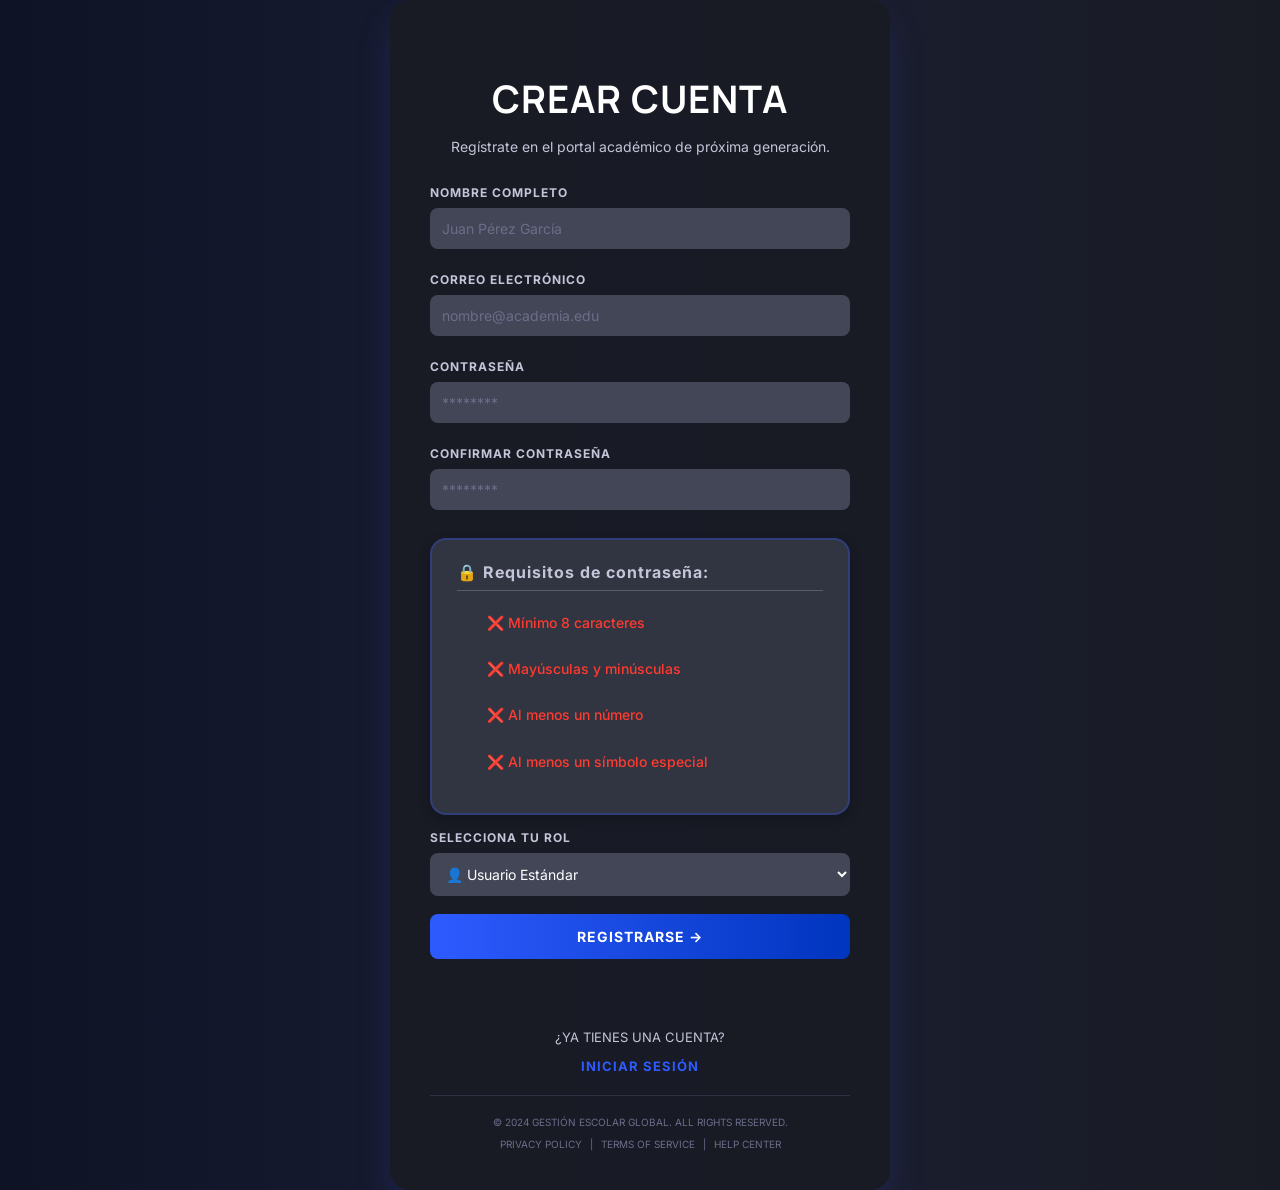
==== register.html @ d2eb4bfd "FuncionesJs terminadas" ====
<!DOCTYPE html>
<html lang="en">

<head>
    <meta charset="UTF-8">
    <meta name="viewport" content="width=device-width, initial-scale=1.0">
    <link rel="stylesheet" href="./css/styles.css">
    <link rel="stylesheet" href="./css/register.css">
    <link href="https://fonts.googleapis.com/css2?family=Inter:ital,wght@0,100..900;1,100..900&family=Manrope:wght@200..800&display=swap" rel="stylesheet">
    <title>Registro - Acceso Escolar</title>
</head>

<body>
    <section class="login-container">
        <h1>CREAR CUENTA</h1>
        <p>Regístrate en el portal académico de próxima generación.</p>
        
        <form class="login-form" id="registerForm">
            <label>NOMBRE COMPLETO</label>
            <input type="text" id="fullname" placeholder="Juan Pérez García" required />

            <label>CORREO ELECTRÓNICO</label>
            <input type="email" id="email" placeholder="nombre@academia.edu" required />

            <label>CONTRASEÑA</label>
            <input type="password" id="password" placeholder="********" required />
            
            <label>CONFIRMAR CONTRASEÑA</label>
            <input type="password" id="confirmPassword" placeholder="********" required />
            
            <!-- Indicador de seguridad de contraseña -->
            <div class="password-requirements" id="passwordRequirements">
                <small>🔒 Requisitos de contraseña:</small>
                <ul>
                    <li id="reqLength">❌ Mínimo 8 caracteres</li>
                    <li id="reqUpperLower">❌ Mayúsculas y minúsculas</li>
                    <li id="reqNumber">❌ Al menos un número</li>
                    <li id="reqSpecial">❌ Al menos un símbolo especial</li>
                </ul>
            </div>

            <label>SELECCIONA TU ROL</label>
            <select id="rol" class="login-select">
                <option value="usuario">👤 Usuario Estándar</option>
                <option value="admin">👑 Administrador</option>
            </select>
            
            <button type="submit">REGISTRARSE →</button>
            
            <!-- DIV para mensajes de validación -->
            <div id="mensaje" class="mensaje-validacion"></div>
        </form>
        
        <div class="new-account">
            <p>¿YA TIENES UNA CUENTA?</p>
            <a href="./index.html" class="create-account">INICIAR SESIÓN</a>
        </div>
        
        <hr class="divider">
        
        <footer class="login-footer">
            <p>© 2024 GESTIÓN ESCOLAR GLOBAL. ALL RIGHTS RESERVED.</p>
            <div class="footer-links">
                <a href="#">PRIVACY POLICY</a> | 
                <a href="#">TERMS OF SERVICE</a> | 
                <a href="#">HELP CENTER</a>
            </div>
        </footer>
    </section>

    <script src="./js/register.js"></script>
</body>

</html>
---- css/styles.css ----
/* Ya no necesitas @import porque las fuentes vienen del HTML */

body {
    /* Gradiente de colores cálidos */
    background-image: linear-gradient(to right, #0f1326, #191e33, #191B24);
    
    /* Para que cubra toda la pantalla */
    margin: 0;  /* Elimina el margen por defecto del body */
    min-height: 100vh;  /* Altura mínima = 100% del viewport */
    
    /* Centrar el contenido */
    display: flex;  /* Activa flexbox en el body */
    justify-content: center;  /* Centra horizontalmente */
    align-items: center;  /* Centra verticalmente */
    
    /* Fuente Inter para el body (todos los párrafos heredarán esta) */
    font-family: 'Inter';
}

/* Título con fuente Manrope */
.login-container h1 {
    color: #fff;
    margin-bottom: 10px;  /* Espacio debajo del título */
    font-size: 44px;
    letter-spacing: 1px;  /* Espaciado entre letras */
    font-family: 'Manrope';
    font-weight: bold;
}

/* Contenedor principal */
.login-container {
    background-color: rgba(25, 27, 36, 0.95);  /* Fondo con 95% de opacidad */
    border-radius: 20px;  /* Bordes redondeados */
    box-shadow: 0 20px 35px rgba(77, 79, 198, 0.188);  /* Sombra externa */
    width: 420px;  /* Ancho fijo */
    text-align: center;  /* Centra el texto interno */
    padding: 40px;  /* Espacio interno alrededor */
}

/* Todos los párrafos usarán Inter (por herencia del body) */
.login-container > p {
    color: #C4C5D9;
    margin-bottom: 30px;  /* Espacio debajo del párrafo */
    font-size: 14px;
    font-family: 'Inter';
}

/* Formulario */
.login-form label {
    color: #C4C5D9;
    text-align: left;  /* Alinea texto a la izquierda */
    display: block;  /* Ocupa toda la línea */
    margin-top: 15px;  /* Espacio arriba de cada label */
    font-size: 12px;
    font-weight: bold;
    letter-spacing: 1px;  /* Espaciado entre letras */
    font-family: 'Inter';
}

.login-form input {
    width: 100%;  /* Ocupa todo el ancho disponible */
    padding: 12px;  /* Espacio interno */
    margin: 8px 0;  /* Margen: 8px arriba/abajo, 0 laterales */
    border: none;  /* Elimina borde por defecto */
    border-radius: 8px;  /* Bordes redondeados */
    background-color: #434656;
    color: #fff;
    box-sizing: border-box;  /* Incluye padding dentro del width */
    font-size: 14px;
    font-family: 'Inter';
}

.login-form input::placeholder {
    color: #6B6E8A;
}

.login-form input:focus {
    outline: none;  /* Elimina borde azul al hacer clic */
    background-color: #52567a;
}

.forgot-password {
    display: block;  /* Ocupa toda la línea */
    text-align: right;  /* Alinea a la derecha */
    font-size: 12px;
    color: #2E5BFF;
    text-decoration: none;  /* Elimina subrayado */
    margin: 5px 0 20px;  /* Margen: 5px arriba, 0 laterales, 20px abajo */
    font-family: 'Inter';
}

.forgot-password:hover {
    text-decoration: underline;  /* Aparece subrayado al pasar mouse */
}

.login-form button {
    width: 100%;  /* Ocupa todo el ancho */
    padding: 14px;  /* Espacio interno */
    margin: 10px 0 10px;  /* Margen: 10px arriba, 0 laterales, 10px abajo */
    border: none;  /* Elimina borde */
    border-radius: 8px;  /* Bordes redondeados */
    background: linear-gradient(to right, #2E5BFF, #0035BE);
    color: white;
    font-size: 14px;
    font-weight: bold;
    cursor: pointer;  /* Cambia cursor a mano */
    transition: opacity 0.3s;  /* Transición suave de 0.3 segundos */
    letter-spacing: 1px;  /* Espaciado entre letras */
    font-family: 'Inter';
}

.login-form button:hover {
    opacity: 0.9;  /* Reduce opacidad al 90% */
}

/* ============================================ */
/* ESTILOS DEL MENSAJE DE VALIDACIÓN (NUEVO) */
/* ============================================ */
.mensaje-validacion {
    margin-top: 15px;
    padding: 10px;
    border-radius: 8px;
    font-size: 13px;
    font-weight: bold;
    text-align: center;
    font-family: 'Inter';
    transition: all 0.3s ease;
}

.mensaje-validacion.exito {
    background-color: rgba(46, 91, 255, 0.2);
    color: #2E5BFF;
    border: 1px solid rgba(46, 91, 255, 0.3);
}

.mensaje-validacion.error {
    background-color: rgba(255, 59, 48, 0.2);
    color: #FF3B30;
    border: 1px solid rgba(255, 59, 48, 0.3);
}


/* Nueva cuenta */
.new-account {
    margin: 25px 0 20px;  /* Margen: 25px arriba, 0 laterales, 20px abajo */
}

.new-account p {
    color: #C4C5D9;
    font-size: 13px;
    margin-bottom: 10px;  /* Espacio debajo */
    font-family: 'Inter';
}

.create-account {
    display: inline-block;  /* Bloque en línea */
    color: #2E5BFF;
    text-decoration: none;  /* Elimina subrayado */
    font-size: 13px;
    font-weight: bold;
    letter-spacing: 1px;  /* Espaciado entre letras */
    font-family: 'Inter';
}

.create-account:hover {
    text-decoration: underline;  /* Subrayado al pasar mouse */
}

/* Divisor */
.divider {
    border: none;  /* Elimina borde por defecto del hr */
    height: 1px;  /* Altura de la línea */
    background-color: #2E3142;
    margin: 20px 0;  /* Margen: 20px arriba/abajo, 0 laterales */
}

/* Footer */
.login-footer {
    margin-top: 10px;  /* Espacio arriba */
}

.login-footer p {
    color: #6B6E8A;
    font-size: 10px;
    margin-bottom: 10px;  /* Espacio debajo */
    font-family: 'Inter';
}

.footer-links {
    color: #6B6E8A;
    font-size: 10px;
    font-family: 'Inter';
}

.footer-links a {
    color: #6B6E8A;
    text-decoration: none;  /* Elimina subrayado */
    margin: 0 5px;  /* Margen: 0 arriba/abajo, 5px laterales */
    font-family: 'Inter';
}

.footer-links a:hover {
    color: #2E5BFF;
    text-decoration: underline;  /* Subrayado al pasar mouse */
}
---- css/register.css ----
/* ============================================ */
/* ESTILOS EXCLUSIVOS PARA EL REGISTRO */
/* ============================================ */

/* Estilos para el select de roles */
.login-select {
    width: 100%;
    padding: 12px;
    margin: 8px 0;
    border: none;
    border-radius: 8px;
    background-color: #434656;
    color: #fff;
    box-sizing: border-box;
    font-size: 14px;
    font-family: 'Inter';
    cursor: pointer;
}

.login-select option {
    background-color: #191e33;
    color: #fff;
}

.login-select:focus {
    outline: none;
    background-color: #52567a;
}

/* Ajuste específico para el título del registro */
.login-container h1 {
    font-size: 38px; /* Ligeramente más pequeño para que quepa */
}

/* Espaciado adicional para el formulario de registro (más campos) */
#registerForm {
    margin-bottom: 10px;
}

/* ============================================ */
/* ESTILOS DE REQUISITOS DE CONTRASEÑA */
/* ============================================ */
.password-requirements {
    background-color: rgba(67, 70, 86, 0.6);
    border-radius: 16px;
    padding: 22px 25px;
    margin-top: 20px;
    margin-bottom: 15px;
    text-align: left;
    font-size: 15px;
    border: 2px solid rgba(46, 91, 255, 0.3);
    box-shadow: 0 4px 12px rgba(0, 0, 0, 0.2);
}

.password-requirements small {
    color: #C4C5D9;
    display: block;
    margin-bottom: 15px;
    font-weight: bold;
    font-size: 16px;
    letter-spacing: 1px;
    border-bottom: 1px solid rgba(255, 255, 255, 0.2);
    padding-bottom: 8px;
}

.password-requirements ul {
    margin: 5px 0 0 0;
    padding-left: 30px;
    list-style: none;
}

.password-requirements li {
    color: #FF3B30;
    margin: 12px 0;
    font-size: 14px;
    transition: all 0.3s ease;
    line-height: 1.6;
    padding: 6px 0;
    font-weight: 500;
}

.password-requirements li.valid {
    color: #2E5BFF;
    text-decoration: line-through;
    opacity: 0.9;
    font-size: 14px;
    font-weight: 600;
}
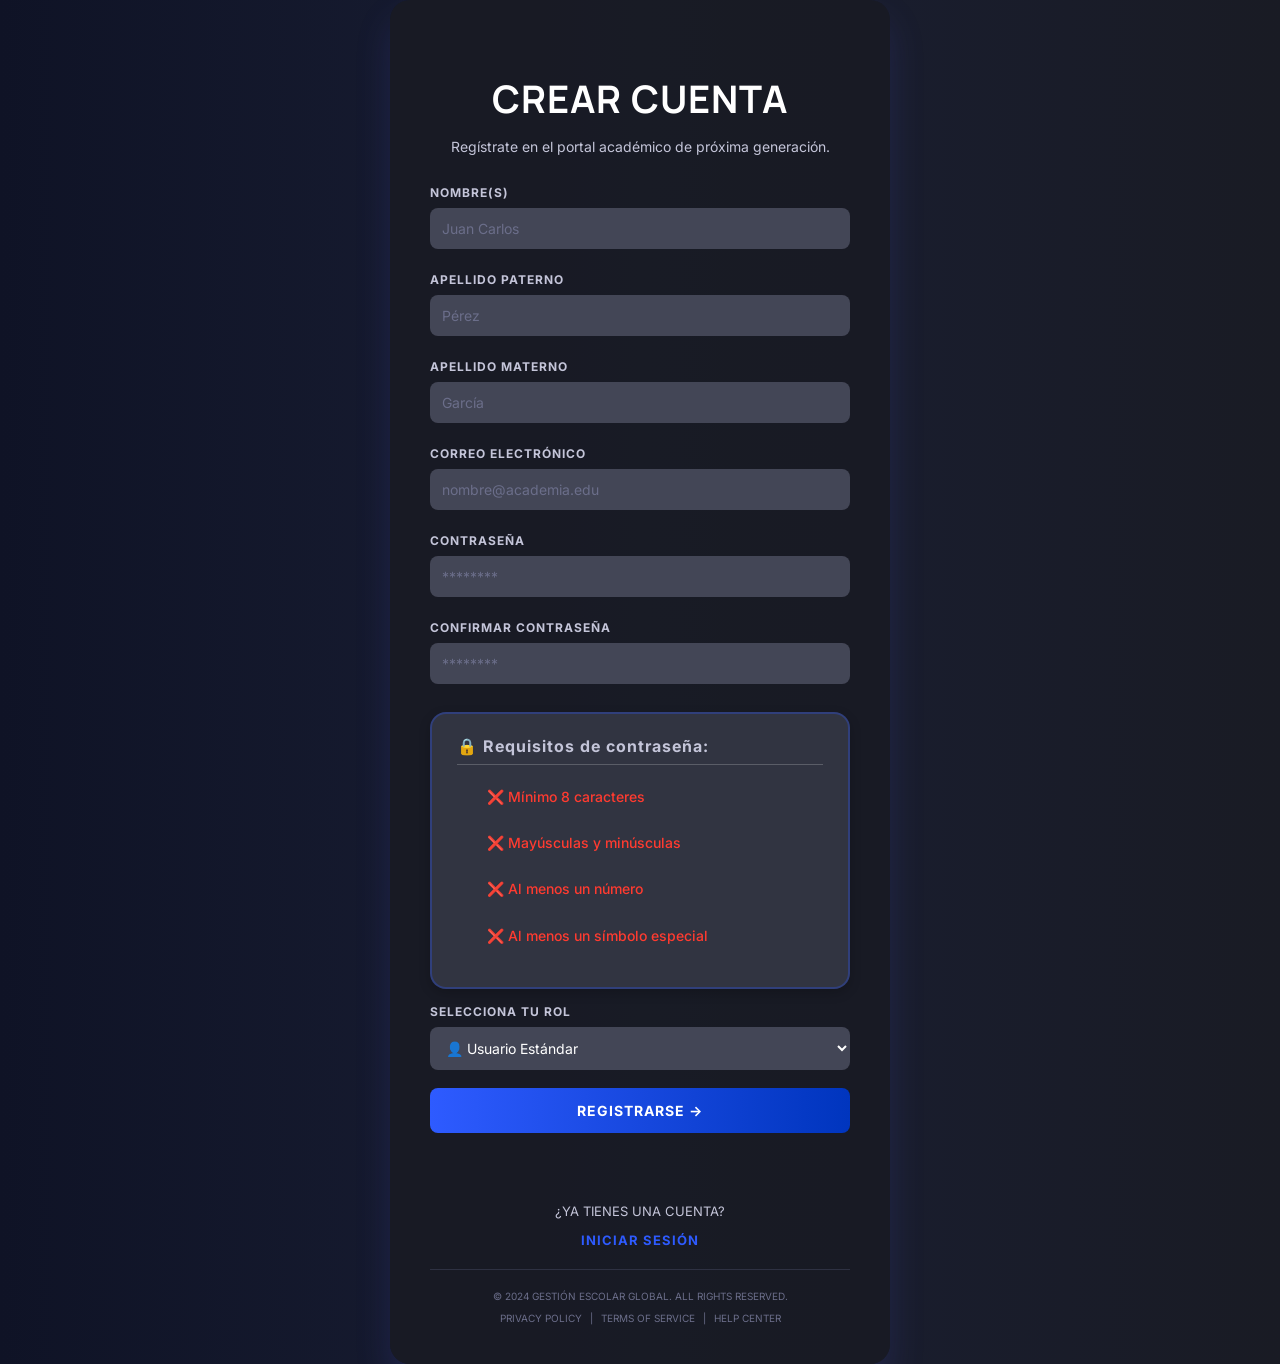
==== commit 7c4d576e: "FuncionesJs arregladas y terminadas" ====
--- a/register.html
+++ b/register.html
@@ -16,8 +16,14 @@
         <p>Regístrate en el portal académico de próxima generación.</p>
         
         <form class="login-form" id="registerForm">
-            <label>NOMBRE COMPLETO</label>
-            <input type="text" id="fullname" placeholder="Juan Pérez García" required />
+            <label>NOMBRE(S)</label>
+            <input type="text" id="nombre" placeholder="Juan Carlos" required />
+
+            <label>APELLIDO PATERNO</label>
+            <input type="text" id="apellidoPaterno" placeholder="Pérez" required />
+
+            <label>APELLIDO MATERNO</label>
+            <input type="text" id="apellidoMaterno" placeholder="García" required />
 
             <label>CORREO ELECTRÓNICO</label>
             <input type="email" id="email" placeholder="nombre@academia.edu" required />
--- a/css/register.css
+++ b/css/register.css
@@ -29,7 +29,7 @@
 
 /* Ajuste específico para el título del registro */
 .login-container h1 {
-    font-size: 38px; /* Ligeramente más pequeño para que quepa */
+    font-size: 38px;
 }
 
 /* Espaciado adicional para el formulario de registro (más campos) */
